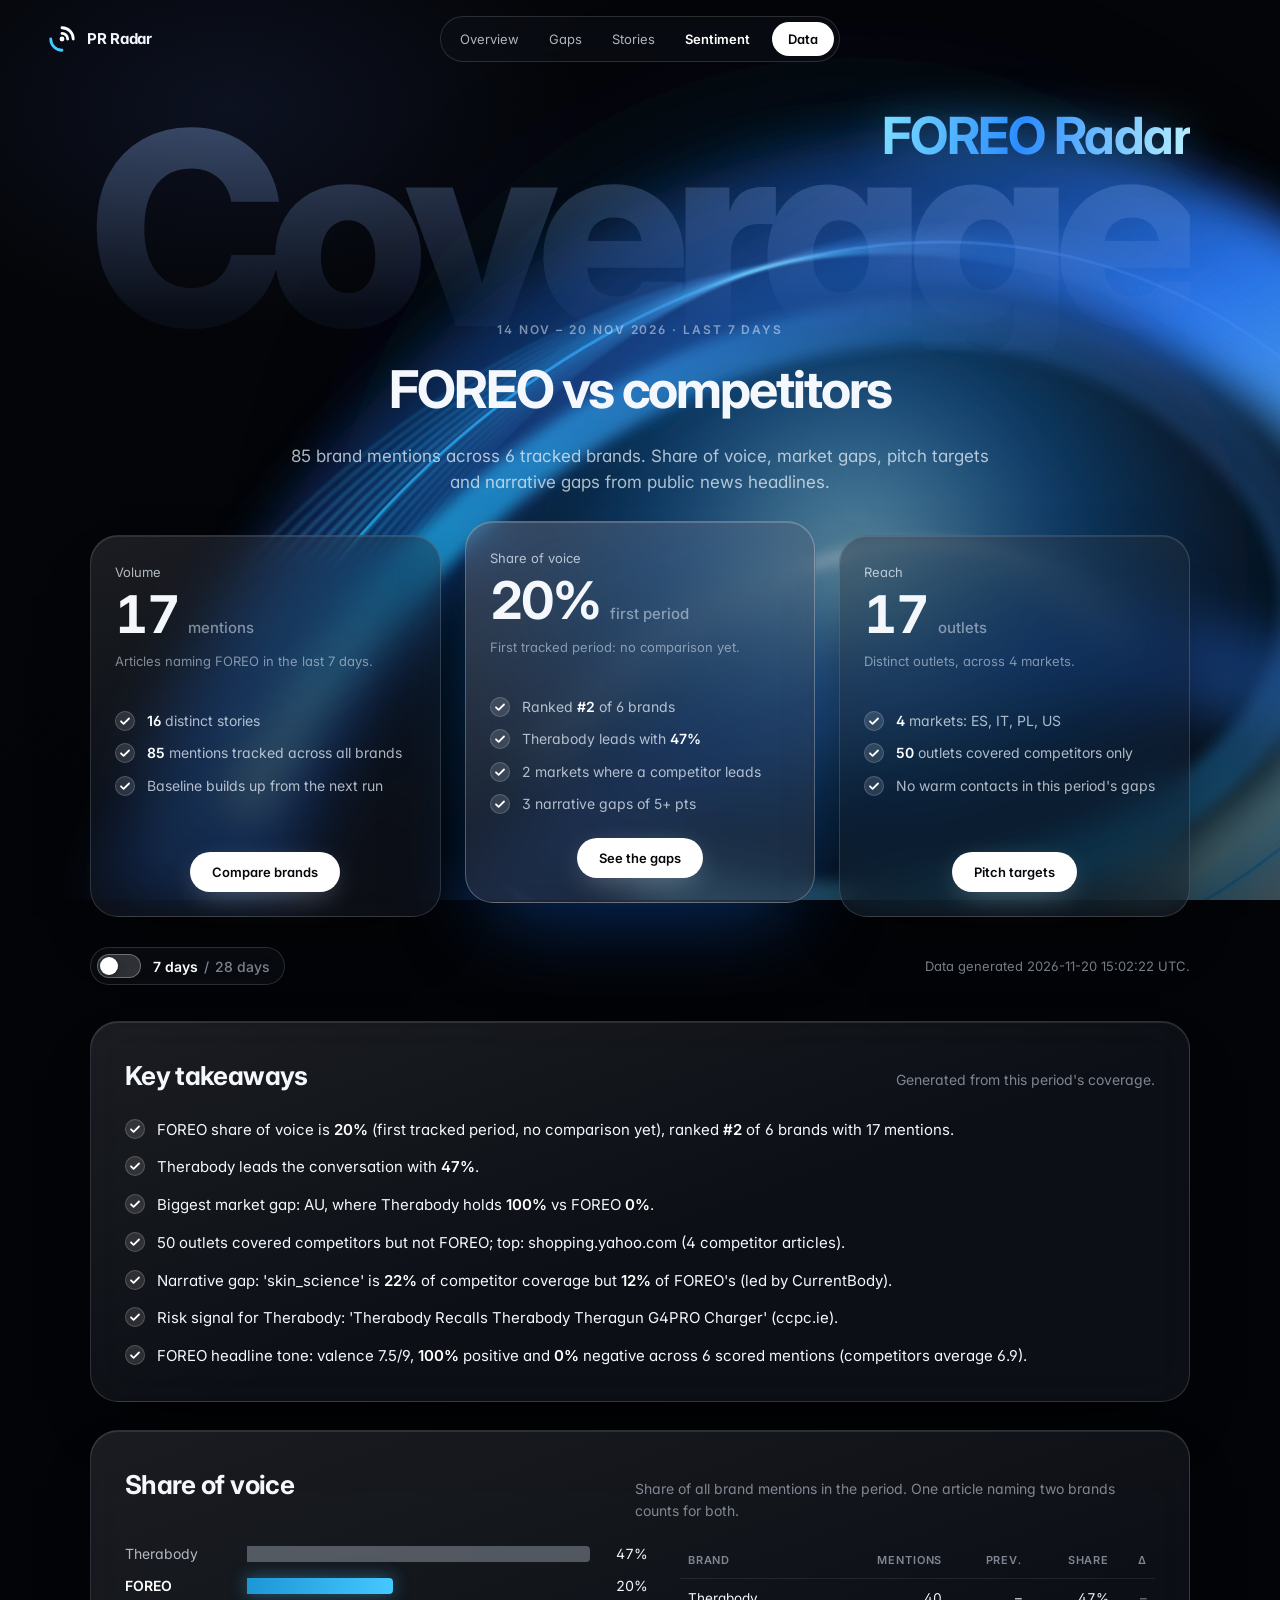
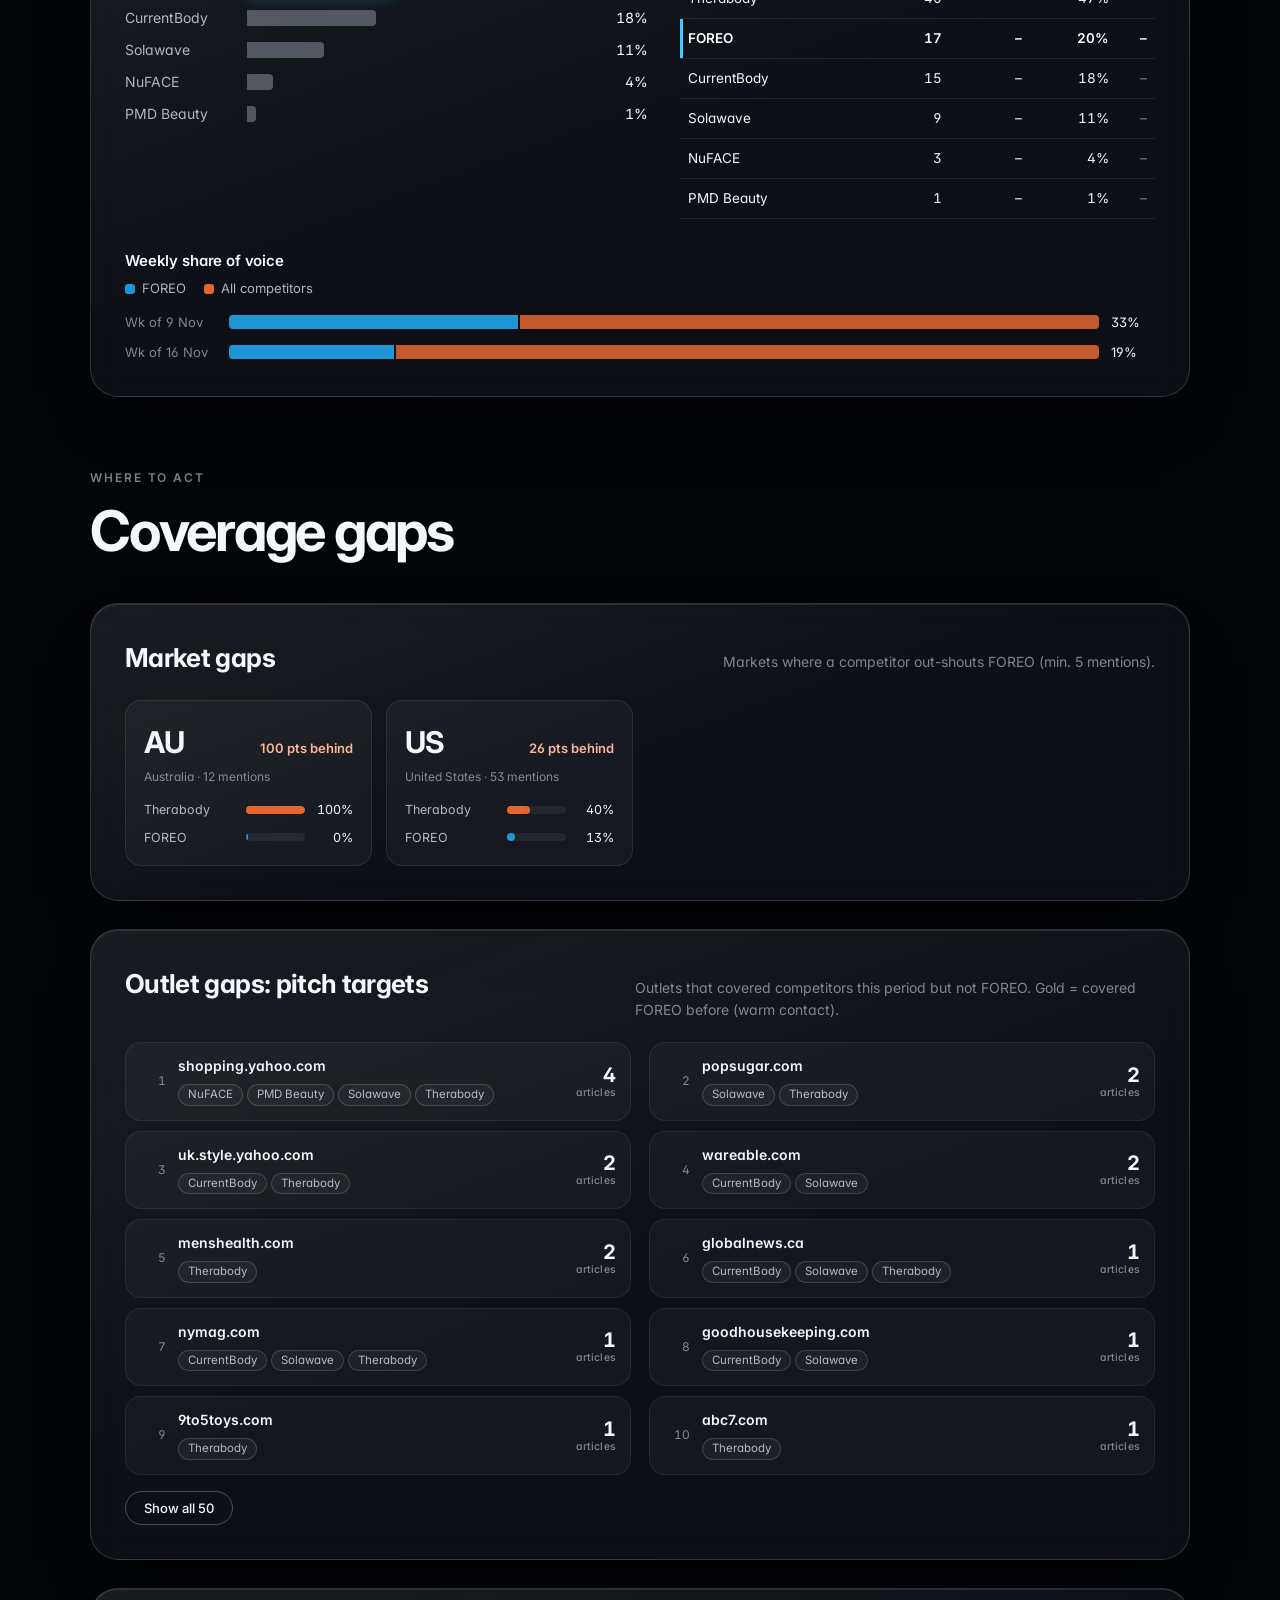
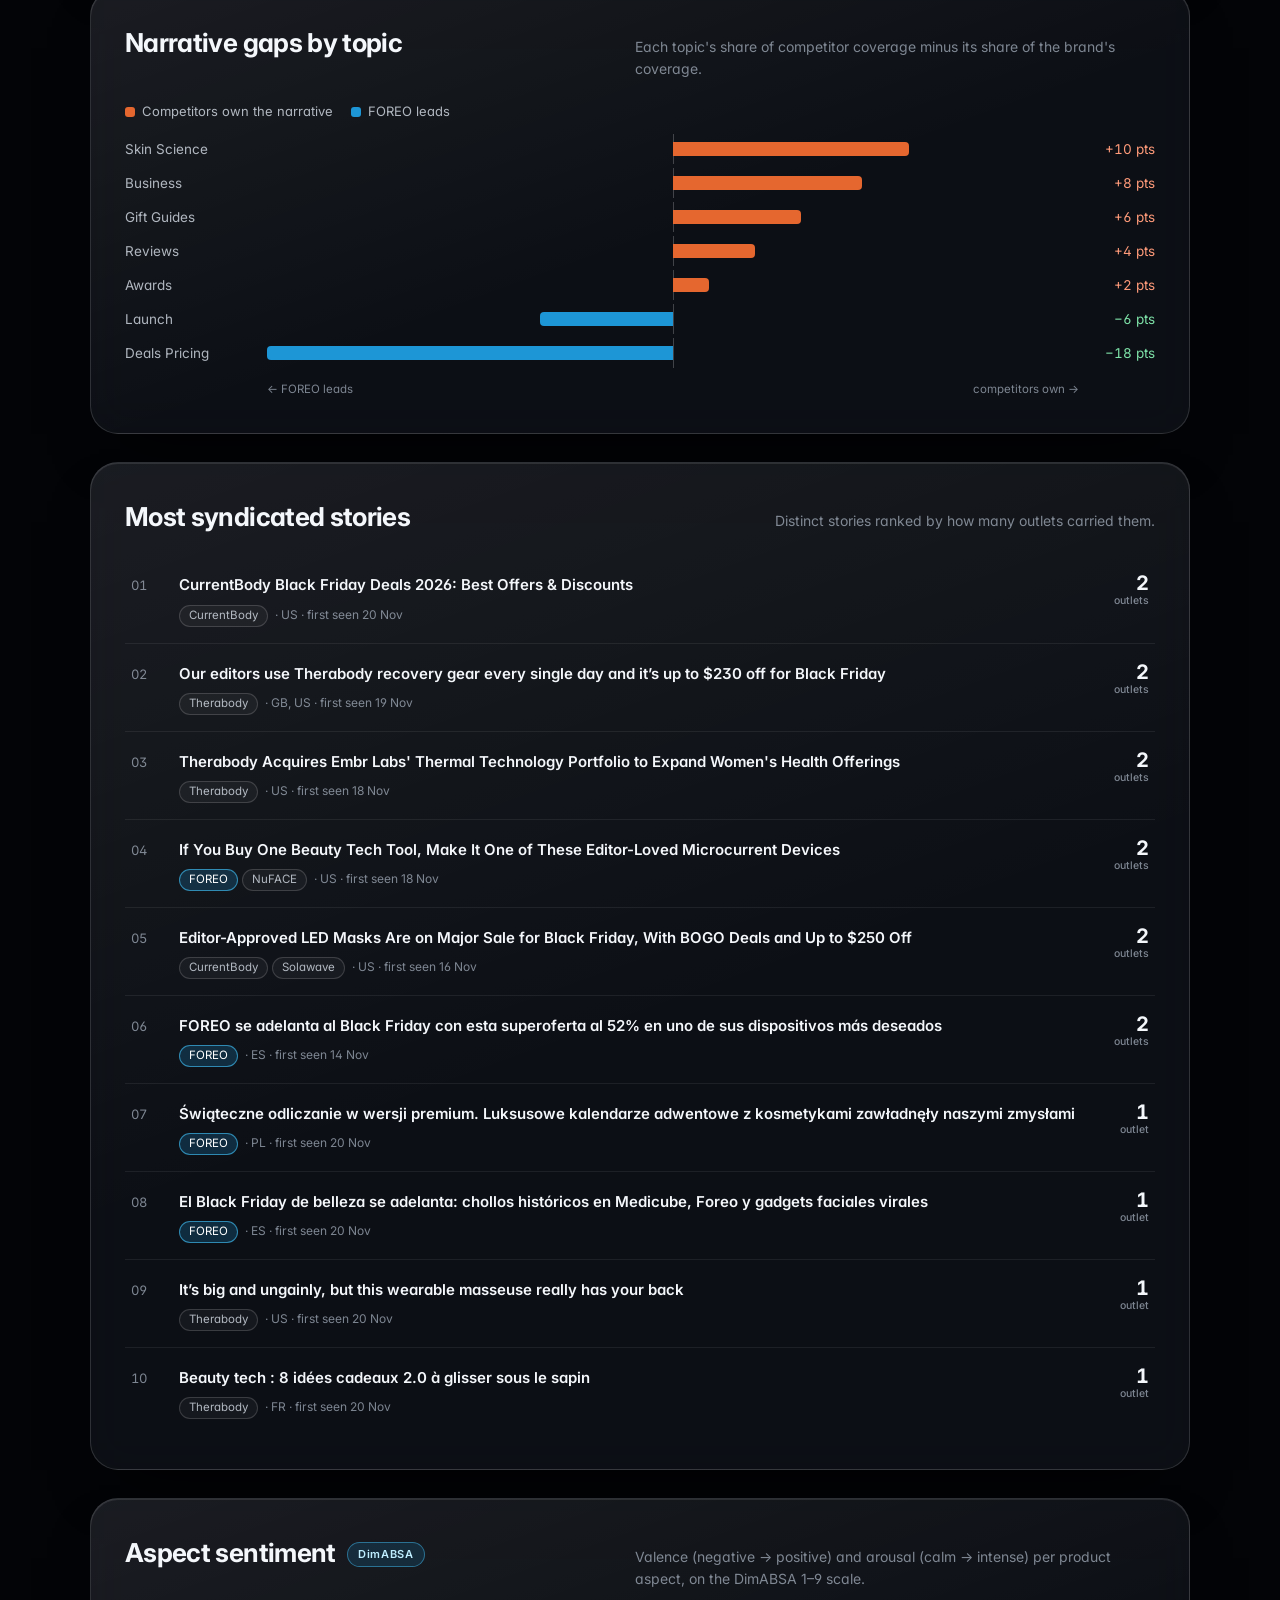
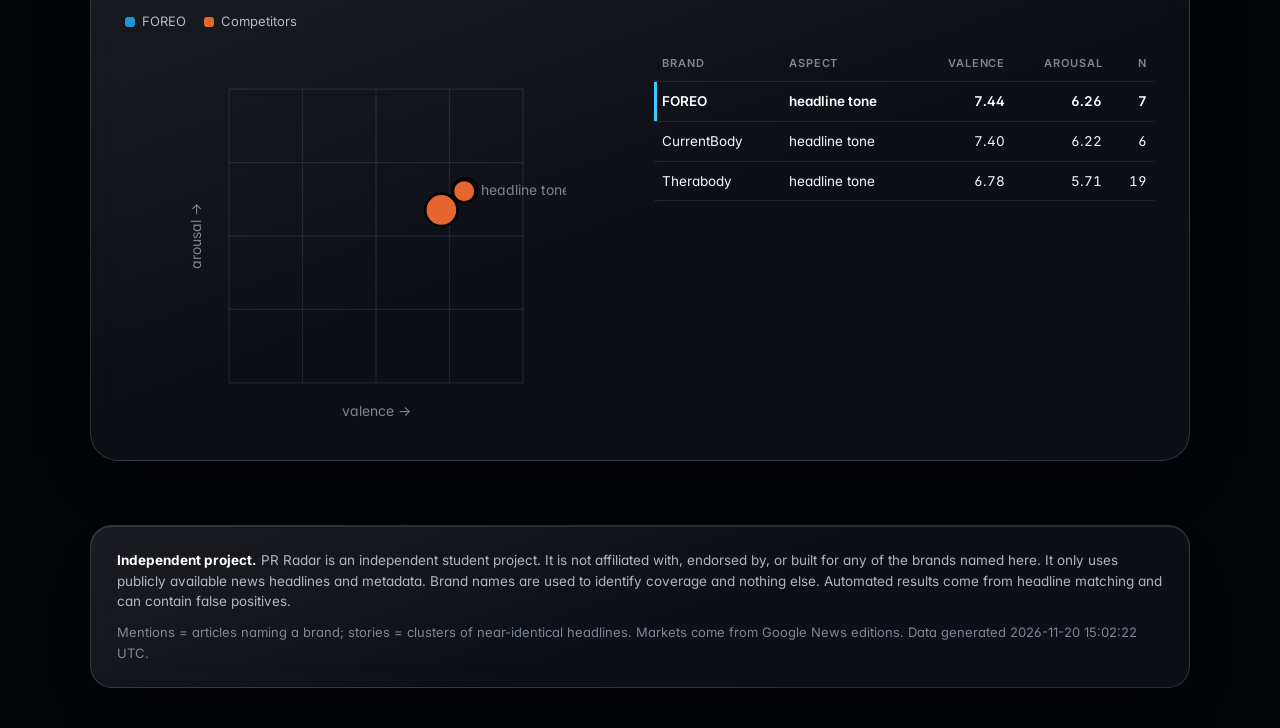
==== web/index.html @ 016a818c "PR Radar: multilingual PR coverage tracker with DimABSA headline sentiment - Google News collector (" ====
<!doctype html>
<html lang="en">
<head>
<meta charset="utf-8">
<meta name="viewport" content="width=device-width, initial-scale=1">
<meta name="color-scheme" content="dark">
<meta name="description" content="PR Radar: share of voice, market, outlet and narrative gaps from public news coverage.">
<title>PR Radar · Coverage</title>
<link rel="preconnect" href="https://fonts.googleapis.com">
<link rel="preconnect" href="https://fonts.gstatic.com" crossorigin>
<link rel="stylesheet" href="https://fonts.googleapis.com/css2?family=Inter:wght@400;500;600;700;800&display=swap">
<link rel="stylesheet" href="styles.css">
<link rel="icon" href="data:image/svg+xml,%3Csvg xmlns='http://www.w3.org/2000/svg' viewBox='0 0 32 32'%3E%3Ccircle cx='16' cy='16' r='15' fill='%23050608'/%3E%3Cpath d='M16 6a10 10 0 0 1 10 10' stroke='%2345c8ff' stroke-width='3' fill='none' stroke-linecap='round'/%3E%3Cpath d='M16 11a5 5 0 0 1 5 5' stroke='%23fff' stroke-width='3' fill='none' stroke-linecap='round'/%3E%3Ccircle cx='16' cy='16' r='2.5' fill='%23fff'/%3E%3C/svg%3E">
</head>
<body>

<!-- Background: CSS/SVG swirl. Drop a render at assets/hero.webp and it replaces the swirl. -->
<div class="backdrop" aria-hidden="true">
  <div class="hero-image"></div>
  <svg class="swirl" viewBox="0 0 1200 1200" preserveAspectRatio="xMidYMid slice">
    <defs>
      <radialGradient id="core" cx="50%" cy="50%" r="50%">
        <stop offset="0" stop-color="#9fe6ff" stop-opacity=".9"/>
        <stop offset=".35" stop-color="#1d7fd6" stop-opacity=".55"/>
        <stop offset="1" stop-color="#05070c" stop-opacity="0"/>
      </radialGradient>
      <linearGradient id="arc-a" x1="0" y1="0" x2="1" y2="1">
        <stop offset="0" stop-color="#0b2a6b" stop-opacity="0"/>
        <stop offset=".45" stop-color="#2a7bff"/>
        <stop offset=".75" stop-color="#7ee3ff"/>
        <stop offset="1" stop-color="#ffffff" stop-opacity=".9"/>
      </linearGradient>
      <linearGradient id="arc-b" x1="1" y1="0" x2="0" y2="1">
        <stop offset="0" stop-color="#5b8cff" stop-opacity="0"/>
        <stop offset=".6" stop-color="#1fb6ff"/>
        <stop offset="1" stop-color="#e8fbff"/>
      </linearGradient>
      <filter id="soft" x="-30%" y="-30%" width="160%" height="160%"><feGaussianBlur stdDeviation="18"/></filter>
      <filter id="glow" x="-30%" y="-30%" width="160%" height="160%"><feGaussianBlur stdDeviation="5"/></filter>
      <filter id="fiberglow" x="-30%" y="-30%" width="160%" height="160%"><feGaussianBlur stdDeviation="1.2"/></filter>
    </defs>
    <g class="swirl-spin">
      <circle cx="760" cy="720" r="460" fill="url(#core)" filter="url(#soft)" opacity=".85"/>
      <path d="M260 980 C 380 520, 820 300, 1120 560 S 900 1180, 560 1000" fill="none" stroke="url(#arc-a)" stroke-width="130" filter="url(#soft)" opacity=".9"/>
      <path d="M300 900 C 470 560, 840 420, 1040 620 S 880 1040, 600 940" fill="none" stroke="url(#arc-b)" stroke-width="34" filter="url(#glow)" opacity=".9"/>
      <path d="M420 1060 C 620 760, 980 700, 1180 860" fill="none" stroke="url(#arc-a)" stroke-width="70" filter="url(#soft)" opacity=".55"/>
      <path d="M520 860 C 640 700, 860 640, 960 760" fill="none" stroke="#e9fbff" stroke-width="6" filter="url(#glow)" opacity=".7"/>
      <path id="fiber" d="M240 940 C 400 520, 840 330, 1110 580 S 880 1160, 540 990" fill="none" stroke="url(#arc-b)" stroke-width="2.2"/>
      <g class="fibers" filter="url(#fiberglow)">
        <use href="#fiber" transform="rotate(-10.0 760 720)" opacity="0.18"/>
        <use href="#fiber" transform="rotate(-8.4 760 720)" opacity="0.25"/>
        <use href="#fiber" transform="rotate(-6.8 760 720)" opacity="0.32"/>
        <use href="#fiber" transform="rotate(-5.2 760 720)" opacity="0.39"/>
        <use href="#fiber" transform="rotate(-3.6 760 720)" opacity="0.47"/>
        <use href="#fiber" transform="rotate(-2.0 760 720)" opacity="0.54"/>
        <use href="#fiber" transform="rotate(-0.4 760 720)" opacity="0.61"/>
        <use href="#fiber" transform="rotate(1.2 760 720)" opacity="0.68"/>
        <use href="#fiber" transform="rotate(2.8 760 720)" opacity="0.61"/>
        <use href="#fiber" transform="rotate(4.4 760 720)" opacity="0.54"/>
        <use href="#fiber" transform="rotate(6.0 760 720)" opacity="0.47"/>
        <use href="#fiber" transform="rotate(7.6 760 720)" opacity="0.39"/>
        <use href="#fiber" transform="rotate(9.2 760 720)" opacity="0.32"/>
        <use href="#fiber" transform="rotate(10.8 760 720)" opacity="0.25"/>
      </g>
    </g>
  </svg>
  <div class="grain"></div>
</div>

<a class="skip" href="#main">Skip to content</a>

<header class="topbar">
  <a class="logo" href="#top" aria-label="PR Radar home">
    <svg viewBox="0 0 32 32" aria-hidden="true"><path d="M16 4a12 12 0 0 1 12 12" /><path d="M16 10a6 6 0 0 1 6 6" /><circle cx="16" cy="16" r="2.6" /><path d="M16 28A12 12 0 0 1 4 16" class="dim"/></svg>
    <span>PR Radar</span>
  </a>
  <nav class="pill-nav" aria-label="Sections">
    <a href="#overview" class="active">Overview</a>
    <a href="#gaps">Gaps</a>
    <a href="#stories" class="opt">Stories</a>
    <a href="#sentiment" class="opt">Sentiment</a>
    <a class="pill-btn" href="data.json" download>Data</a>
  </nav>
</header>

<main id="main">
  <section class="hero" id="top">
    <div class="hero-type" aria-hidden="true">Coverage</div>
    <div class="hero-accent" aria-hidden="true"><span data-bind="brand">FOREO</span> Radar</div>

    <div class="hero-head">
      <p class="eyebrow" data-bind="period">Loading coverage…</p>
      <h1><span data-bind="brand">Brand</span> vs competitors</h1>
      <p class="lede" data-bind="lede">Share of voice, market gaps, pitch targets and narrative gaps from public news headlines.</p>
    </div>

    <div class="plans" id="overview">
      <article class="glass plan">
        <p class="plan-kicker">Volume</p>
        <p class="plan-value"><span data-kpi="mentions">–</span><small>mentions</small></p>
        <p class="plan-sub" data-bind="volume-sub">Articles naming the brand.</p>
        <ul class="checks" data-list="volume"></ul>
        <a class="cta" href="#sov">Compare brands</a>
      </article>
      <article class="glass plan featured">
        <p class="plan-kicker">Share of voice</p>
        <p class="plan-value"><span data-kpi="share">–</span><small data-kpi="change">–</small></p>
        <p class="plan-sub" data-bind="share-sub">Share of all tracked brand mentions.</p>
        <ul class="checks" data-list="share"></ul>
        <a class="cta" href="#gaps">See the gaps</a>
      </article>
      <article class="glass plan">
        <p class="plan-kicker">Reach</p>
        <p class="plan-value"><span data-kpi="outlets">–</span><small>outlets</small></p>
        <p class="plan-sub" data-bind="reach-sub">Distinct outlets and markets.</p>
        <ul class="checks" data-list="reach"></ul>
        <a class="cta" href="#outlets">Pitch targets</a>
      </article>
    </div>

    <div class="hero-foot">
      <button class="toggle" type="button" role="switch" aria-checked="false" id="window-toggle">
        <span class="track" aria-hidden="true"><span class="knob"></span></span>
        <span class="toggle-label"><span class="off">7 days</span><span class="sep">/</span><span class="on">28 days</span></span>
      </button>
      <p class="muted small" data-bind="generated"></p>
    </div>
  </section>

  <section class="glass panel" id="takeaways" aria-labelledby="h-takeaways">
    <div class="panel-head">
      <h2 id="h-takeaways">Key takeaways</h2>
      <p class="muted">Generated from this period's coverage.</p>
    </div>
    <ul class="checks large" data-list="insights"></ul>
  </section>

  <section class="glass panel" id="sov" aria-labelledby="h-sov">
    <div class="panel-head">
      <h2 id="h-sov">Share of voice</h2>
      <p class="muted">Share of all brand mentions in the period. One article naming two brands counts for both.</p>
    </div>
    <div class="sov-grid">
      <div class="bars" data-chart="sov" role="list"></div>
      <div class="table-wrap">
        <table class="data" data-table="sov"></table>
      </div>
    </div>
    <div class="trend" data-chart="trend"></div>
  </section>

  <div class="section-title" id="gaps">
    <p class="eyebrow">Where to act</p>
    <h2>Coverage gaps</h2>
  </div>

  <section class="glass panel" id="markets" aria-labelledby="h-markets">
    <div class="panel-head">
      <h2 id="h-markets">Market gaps</h2>
      <p class="muted" data-bind="markets-note">Markets where a competitor out-shouts the brand (min. 5 mentions).</p>
    </div>
    <div class="market-grid" data-chart="markets"></div>
  </section>

  <section class="glass panel" id="outlets" aria-labelledby="h-outlets">
    <div class="panel-head">
      <h2 id="h-outlets">Outlet gaps: pitch targets</h2>
      <p class="muted" data-bind="outlets-note">Outlets that covered competitors this period but not the brand.</p>
    </div>
    <ol class="outlets" data-list="outlets"></ol>
  </section>

  <section class="glass panel" id="topics" aria-labelledby="h-topics">
    <div class="panel-head">
      <h2 id="h-topics">Narrative gaps by topic</h2>
      <p class="muted">Each topic's share of competitor coverage minus its share of the brand's coverage.</p>
    </div>
    <div class="legend" data-legend="topics"></div>
    <div class="diverging" data-chart="topics" role="list"></div>
  </section>

  <section class="glass panel" id="stories" aria-labelledby="h-stories">
    <div class="panel-head">
      <h2 id="h-stories">Most syndicated stories</h2>
      <p class="muted">Distinct stories ranked by how many outlets carried them.</p>
    </div>
    <ol class="stories" data-list="stories"></ol>
  </section>

  <section class="glass panel sentiment" id="sentiment" aria-labelledby="h-sentiment">
    <div class="panel-head">
      <h2 id="h-sentiment">Aspect sentiment <span class="tag">DimABSA</span></h2>
      <p class="muted">Valence (negative → positive) and arousal (calm → intense) per product aspect, on the DimABSA 1–9 scale.</p>
    </div>
    <div data-chart="sentiment">
      <div class="soon">
        <span class="soon-badge">Coming soon</span>
        <p>Aspect-level sentiment (price, design, efficacy, battery…) scored with continuous valence and arousal instead of one positive/negative label.</p>
      </div>
    </div>
  </section>
</main>

<footer class="footer">
  <div class="glass footer-card">
    <p><strong>Independent project.</strong> PR Radar is an independent student project. It is not affiliated with, endorsed by, or built for any of the brands named here. It only uses publicly available news headlines and metadata. Brand names are used to identify coverage and nothing else. Automated results come from headline matching and can contain false positives.</p>
    <p class="muted small">Mentions = articles naming a brand; stories = clusters of near-identical headlines. Markets come from Google News editions. <span data-bind="footer-generated"></span></p>
  </div>
</footer>

<div class="tooltip" role="tooltip" hidden></div>
<script src="data.js"></script>
<script src="app.js"></script>
</body>
</html>
---- web/styles.css ----
/* PR Radar web dashboard: dark glassmorphism. */
:root {
  color-scheme: dark;
  --bg: #030407;
  --ink: #f4f7fb;
  --ink-2: rgba(232, 240, 250, 0.74);
  --muted: rgba(214, 226, 242, 0.56);
  --line: rgba(255, 255, 255, 0.14);
  --line-strong: rgba(255, 255, 255, 0.26);
  --glass: rgba(18, 22, 32, 0.42);
  --glass-hi: rgba(46, 58, 82, 0.42);
  --glass-blur: 22px;
  --radius: 28px;
  --radius-sm: 16px;
  /* data colors (validated dark-mode pair): brand = cyan, competitors = orange */
  --us: #1d96d6;
  --us-hi: #45c8ff;
  --them: #e5672f;
  --neutral-bar: rgba(214, 226, 242, 0.32);
  --warm: #ffd27a;
  --accent-grad: linear-gradient(100deg, #7fe0ff 0%, #2b8cff 45%, #b9f3ff 100%);
  --font: "Inter", ui-sans-serif, system-ui, -apple-system, "Segoe UI", Roboto, Helvetica, Arial, sans-serif;
  --gutter: clamp(16px, 4vw, 40px);
  --maxw: 1180px;
}

*, *::before, *::after { box-sizing: border-box; }
html { -webkit-text-size-adjust: 100%; }
body {
  margin: 0;
  min-height: 100vh;
  background: var(--bg);
  color: var(--ink);
  font: 400 15px/1.55 var(--font);
  font-feature-settings: "ss01", "cv11";
  overflow-x: hidden;
}
a { color: inherit; }
h1, h2, h3 { margin: 0; letter-spacing: -0.025em; font-weight: 700; }
p { margin: 0; }
.muted { color: var(--muted); }
.small { font-size: 13px; }

.skip { position: absolute; left: -9999px; top: 8px; z-index: 100; background: #fff; color: #000; padding: 8px 14px; border-radius: 99px; }
.skip:focus { left: 16px; }
:focus-visible { outline: 2px solid var(--us-hi); outline-offset: 3px; border-radius: 8px; }

/* ---------- Backdrop ---------- */
.backdrop { position: fixed; inset: 0; z-index: -1; overflow: hidden; pointer-events: none;
  background:
    radial-gradient(60% 50% at 70% 72%, rgba(29, 110, 220, 0.28), transparent 70%),
    radial-gradient(40% 35% at 18% 12%, rgba(90, 130, 255, 0.10), transparent 70%),
    var(--bg); }
.swirl { position: absolute; width: 125vmax; height: 125vmax; left: 50%; top: 50%;
  transform: translate(-50%, -52%); opacity: 1; }
.swirl-spin { transform-origin: 760px 720px; }
.fibers use { mix-blend-mode: screen; }
.hero-image { position: absolute; inset: 0; background: center / cover no-repeat; opacity: 0;
  transition: opacity 0.8s ease; }
body.has-hero .hero-image { background-image: url("assets/hero.webp"); opacity: 1; }
body.has-hero .swirl { opacity: 0; }
.grain { position: absolute; inset: 0; opacity: 0.07; mix-blend-mode: overlay;
  background-image: url("data:image/svg+xml,%3Csvg xmlns='http://www.w3.org/2000/svg' width='160' height='160'%3E%3Cfilter id='n'%3E%3CfeTurbulence type='fractalNoise' baseFrequency='.9' numOctaves='2' stitchTiles='stitch'/%3E%3C/filter%3E%3Crect width='100%25' height='100%25' filter='url(%23n)'/%3E%3C/svg%3E"); }
.backdrop::after { content: ""; position: absolute; inset: 0;
  background: linear-gradient(180deg, rgba(3, 4, 7, 0) 40%, rgba(3, 4, 7, 0.65) 100%); }

@media (prefers-reduced-motion: no-preference) {
  html { scroll-behavior: smooth; }
  .swirl-spin { animation: spin 90s linear infinite; }
  .swirl { animation: breathe 14s ease-in-out infinite alternate; }
  @keyframes spin { to { transform: rotate(360deg); } }
  @keyframes breathe { from { opacity: 0.88; } to { opacity: 1; } }
  .reveal { opacity: 0; transform: translateY(14px); transition: opacity 0.7s ease, transform 0.7s ease; }
  .reveal.in { opacity: 1; transform: none; }
}

/* ---------- Glass ---------- */
.glass {
  position: relative;
  background: linear-gradient(160deg, rgba(255, 255, 255, 0.075), rgba(255, 255, 255, 0.015) 55%), var(--glass);
  border: 1px solid var(--line);
  border-radius: var(--radius);
  -webkit-backdrop-filter: blur(var(--glass-blur)) saturate(140%);
  backdrop-filter: blur(var(--glass-blur)) saturate(140%);
  box-shadow: inset 0 1px 0 rgba(255, 255, 255, 0.10), 0 30px 60px -30px rgba(0, 0, 0, 0.7);
}

/* ---------- Top bar ---------- */
.topbar { position: sticky; top: 0; z-index: 20; display: flex; align-items: center; justify-content: center;
  padding: 16px var(--gutter); }
.logo { position: absolute; left: var(--gutter); display: inline-flex; align-items: center; gap: 10px;
  text-decoration: none; font-weight: 700; letter-spacing: -0.02em; }
.logo svg { width: 30px; height: 30px; fill: none; stroke: #fff; stroke-width: 3; stroke-linecap: round; }
.logo svg circle { fill: #fff; stroke: none; }
.logo svg .dim { stroke: var(--us-hi); }
.logo span { font-size: 15px; }
.logo { padding: 6px 12px 6px 6px; border-radius: 999px; border: 1px solid transparent; transition: background 0.3s, border-color 0.3s; }
body.scrolled .logo { background: rgba(14, 17, 24, 0.55); border-color: var(--line);
  -webkit-backdrop-filter: blur(18px); backdrop-filter: blur(18px); }
body.scrolled .logo span { display: none; }
body.scrolled .logo { padding: 6px; }
.pill-nav { display: flex; align-items: center; gap: 2px; padding: 5px; border-radius: 999px;
  background: rgba(14, 17, 24, 0.55); border: 1px solid var(--line);
  -webkit-backdrop-filter: blur(18px); backdrop-filter: blur(18px); }
.pill-nav a { padding: 7px 14px; border-radius: 999px; text-decoration: none; font-size: 13px; color: var(--ink-2);
  transition: color 0.2s, background 0.2s; }
.pill-nav a:hover { color: #fff; background: rgba(255, 255, 255, 0.06); }
.pill-nav a.active { color: #fff; font-weight: 600; }
.pill-nav .pill-btn, .cta { background: #fff; color: #05070b; font-weight: 600; }
.pill-nav .pill-btn { margin-left: 6px; padding: 7px 16px; }
.pill-nav .pill-btn:hover { background: #dff4ff; color: #000; }

/* ---------- Layout ---------- */
main { max-width: var(--maxw); margin: 0 auto; padding: 0 var(--gutter); }
main section, .section-title { scroll-margin-top: 84px; }
.panel { margin-top: 28px; padding: clamp(20px, 3vw, 34px); }
.panel-head { display: flex; flex-wrap: wrap; align-items: baseline; justify-content: space-between; gap: 6px 24px;
  margin-bottom: 22px; }
.panel-head h2 { font-size: clamp(20px, 2.2vw, 26px); }
.panel-head p { max-width: 520px; font-size: 14px; }
.section-title { margin: 72px 0 0; }
.section-title h2 { font-size: clamp(32px, 5vw, 56px); letter-spacing: -0.04em; }
.eyebrow { font-size: 12px; text-transform: uppercase; letter-spacing: 0.16em; color: var(--muted); font-weight: 600; }

/* ---------- Hero ---------- */
.hero { position: relative; padding: clamp(40px, 7vw, 90px) 0 8px; }
.hero-type { position: absolute; z-index: -1; left: 50%; top: clamp(10px, 3vw, 30px); transform: translateX(-50%);
  font-size: clamp(88px, 21vw, 300px); font-weight: 800; letter-spacing: -0.065em; line-height: 0.9;
  white-space: nowrap; user-select: none;
  background: linear-gradient(180deg, rgba(150, 190, 255, 0.34), rgba(70, 110, 190, 0.08) 85%);
  -webkit-background-clip: text; background-clip: text; color: transparent; }
.hero-accent { position: absolute; z-index: -1; right: 0; top: clamp(0px, 1.5vw, 18px);
  font-size: clamp(22px, 4vw, 52px); font-weight: 700; letter-spacing: -0.03em;
  background: var(--accent-grad); -webkit-background-clip: text; background-clip: text; color: transparent;
  filter: drop-shadow(0 0 24px rgba(69, 200, 255, 0.35)); }
.hero-head { position: relative; text-align: center; max-width: 720px; margin: clamp(70px, 12vw, 170px) auto 0; }
.hero-head h1 { font-size: clamp(30px, 4.6vw, 52px); letter-spacing: -0.04em; margin-top: 10px; }
.lede { margin-top: 12px; color: var(--ink-2); font-size: clamp(15px, 1.4vw, 17px); }

.plans { display: grid; grid-template-columns: repeat(3, minmax(0, 1fr)); gap: clamp(14px, 2vw, 24px);
  margin-top: 40px; align-items: stretch; }
.plan { display: flex; flex-direction: column; padding: 26px 24px 24px; min-height: 380px; }
.plan.featured { background: linear-gradient(160deg, rgba(255, 255, 255, 0.14), rgba(255, 255, 255, 0.03) 60%), var(--glass-hi);
  border-color: var(--line-strong); transform: translateY(-14px);
  box-shadow: inset 0 1px 0 rgba(255, 255, 255, 0.18), 0 40px 80px -30px rgba(10, 80, 180, 0.55); }
.plan-kicker { font-size: 13px; color: var(--ink-2); }
.plan-value { display: flex; align-items: baseline; gap: 10px; flex-wrap: wrap; margin-top: 6px;
  font-size: clamp(38px, 4.4vw, 52px); font-weight: 700; letter-spacing: -0.045em; line-height: 1.05;
  font-variant-numeric: tabular-nums; }
.plan-value small { font-size: 15px; font-weight: 500; letter-spacing: 0; color: var(--muted); }
.plan-value small.up { color: #7ee2a8; } .plan-value small.down { color: #ff9b7a; }
.plan-sub { margin-top: 8px; font-size: 13px; color: var(--muted); min-height: 40px; }
.plan .checks { margin: 20px 0 24px; }
.cta { display: inline-flex; align-self: center; margin-top: auto; padding: 10px 22px; border-radius: 999px;
  text-decoration: none; font-size: 13px; box-shadow: 0 8px 30px -8px rgba(255, 255, 255, 0.35);
  transition: transform 0.2s, box-shadow 0.2s; }
.cta:hover { transform: translateY(-1px); box-shadow: 0 10px 34px -6px rgba(140, 220, 255, 0.55); }

.hero-foot { display: flex; align-items: center; justify-content: space-between; gap: 12px; flex-wrap: wrap; margin-top: 30px; }

/* Toggle switch */
.toggle { display: inline-flex; align-items: center; gap: 12px; padding: 6px 14px 6px 6px; border-radius: 999px;
  background: rgba(14, 17, 24, 0.55); border: 1px solid var(--line); color: var(--ink); font: 500 14px var(--font);
  cursor: pointer; -webkit-backdrop-filter: blur(14px); backdrop-filter: blur(14px); }
.track { position: relative; width: 44px; height: 24px; border-radius: 999px; background: rgba(255, 255, 255, 0.16);
  border: 1px solid rgba(255, 255, 255, 0.3); transition: background 0.25s; }
.knob { position: absolute; top: 2px; left: 2px; width: 18px; height: 18px; border-radius: 50%; background: #fff;
  box-shadow: 0 2px 6px rgba(0, 0, 0, 0.4); transition: transform 0.25s; }
.toggle[aria-checked="true"] .track { background: linear-gradient(90deg, #1d74d6, #45c8ff); }
.toggle[aria-checked="true"] .knob { transform: translateX(20px); }
.toggle-label .sep { margin: 0 6px; color: var(--muted); }
.toggle-label .off, .toggle-label .on { color: var(--muted); transition: color 0.2s; }
.toggle[aria-checked="false"] .off, .toggle[aria-checked="true"] .on { color: #fff; font-weight: 600; }

/* Check lists */
.checks { list-style: none; margin: 0; padding: 0; display: grid; gap: 12px; }
.checks li { position: relative; padding-left: 32px; font-size: 14px; color: var(--ink-2); line-height: 1.45; }
.checks li::before { content: ""; position: absolute; left: 0; top: 0; width: 20px; height: 20px; border-radius: 50%;
  background: rgba(255, 255, 255, 0.12) url("data:image/svg+xml,%3Csvg xmlns='http://www.w3.org/2000/svg' viewBox='0 0 20 20'%3E%3Cpath d='M6 10.3l2.6 2.6L14 7.5' fill='none' stroke='white' stroke-width='1.8' stroke-linecap='round' stroke-linejoin='round'/%3E%3C/svg%3E") center / 20px no-repeat;
  border: 1px solid rgba(255, 255, 255, 0.18); }
.checks.large { gap: 16px; }
.checks.large li { font-size: 15px; color: var(--ink); }
.checks strong { color: #fff; font-weight: 600; }

/* ---------- Share of voice ---------- */
.sov-grid { display: grid; grid-template-columns: minmax(0, 1.1fr) minmax(0, 1fr); gap: 32px; align-items: start; }
.bars { display: grid; gap: 10px; }
.bar-row { display: grid; grid-template-columns: 110px minmax(0, 1fr) 46px; align-items: center; gap: 12px; font-size: 14px; }
.bar-row .name { color: var(--ink-2); overflow: hidden; text-overflow: ellipsis; white-space: nowrap; }
.bar-row.us .name { color: #fff; font-weight: 600; }
.bar-track { position: relative; height: 22px; }
.bar-fill { position: absolute; left: 0; top: 3px; bottom: 3px; min-width: 4px; border-radius: 0 4px 4px 0;
  background: var(--neutral-bar); transition: width 0.6s cubic-bezier(.2, .7, .2, 1); }
.bar-row.us .bar-fill { background: linear-gradient(90deg, var(--us), var(--us-hi)); box-shadow: 0 0 18px rgba(69, 200, 255, 0.45); }
.bar-row .val { text-align: right; font-variant-numeric: tabular-nums; color: var(--ink); }
.bar-row:hover .bar-fill { filter: brightness(1.25); }

.table-wrap { overflow-x: auto; }
table.data { width: 100%; border-collapse: collapse; font-size: 13.5px; }
table.data th, table.data td { padding: 9px 8px; text-align: left; border-bottom: 1px solid rgba(255, 255, 255, 0.08); white-space: nowrap; }
table.data th { font-size: 11px; text-transform: uppercase; letter-spacing: 0.08em; color: var(--muted); font-weight: 600; }
table.data .n { text-align: right; font-variant-numeric: tabular-nums; }
table.data tr.us td { color: #fff; font-weight: 600; }
table.data tr.us td:first-child { box-shadow: inset 3px 0 0 var(--us-hi); }
.up { color: #7ee2a8; } .down { color: #ff9b7a; }

.trend { margin-top: 30px; }
.trend h3 { font-size: 15px; font-weight: 600; letter-spacing: -0.01em; margin-bottom: 4px; }
.trend-row { display: grid; grid-template-columns: 92px minmax(0, 1fr) 44px; gap: 12px; align-items: center; font-size: 13px; margin-top: 10px; }
.trend-row .wk { color: var(--muted); }
.stack { display: flex; gap: 2px; height: 14px; }
.stack span { display: block; height: 100%; }
.stack .s-us { background: var(--us); border-radius: 4px 0 0 4px; }
.stack .s-them { background: var(--them); opacity: 0.85; border-radius: 0 4px 4px 0; }
.legend { display: flex; flex-wrap: wrap; gap: 6px 18px; font-size: 13px; color: var(--ink-2); margin: 6px 0 14px; }
.legend i { display: inline-block; width: 10px; height: 10px; border-radius: 3px; margin-right: 7px; vertical-align: -1px; }
.legend .k-us { background: var(--us); } .legend .k-them { background: var(--them); }

/* ---------- Market gaps ---------- */
.market-grid { display: grid; grid-template-columns: repeat(auto-fill, minmax(240px, 1fr)); gap: 14px; }
.market { padding: 18px; border-radius: var(--radius-sm); background: rgba(255, 255, 255, 0.04); border: 1px solid rgba(255, 255, 255, 0.09); }
.market-top { display: flex; align-items: baseline; justify-content: space-between; gap: 8px; }
.market .cc { font-size: 30px; font-weight: 700; letter-spacing: -0.03em; }
.market .gap { font-size: 13px; color: #ffb59a; font-weight: 600; }
.market .meta { font-size: 12px; color: var(--muted); margin-top: 2px; }
.duel { display: grid; gap: 8px; margin-top: 14px; }
.duel-row { display: grid; grid-template-columns: 92px minmax(0, 1fr) 38px; gap: 10px; align-items: center; font-size: 12.5px; }
.duel-row .name { color: var(--ink-2); overflow: hidden; text-overflow: ellipsis; white-space: nowrap; }
.duel-row .t { height: 8px; border-radius: 4px; background: rgba(255, 255, 255, 0.06); overflow: hidden; }
.duel-row .f { height: 100%; border-radius: 0 4px 4px 0; min-width: 2px; }
.duel-row.us .f { background: var(--us); } .duel-row.them .f { background: var(--them); }
.duel-row .v { text-align: right; font-variant-numeric: tabular-nums; }

/* ---------- Outlet gaps ---------- */
.outlets { list-style: none; margin: 0; padding: 0; display: grid; grid-template-columns: repeat(2, minmax(0, 1fr)); gap: 10px 18px; counter-reset: o; }
.outlet { display: grid; grid-template-columns: 26px minmax(0, 1fr) auto; gap: 12px; align-items: center;
  padding: 12px 14px; border-radius: var(--radius-sm); background: rgba(255, 255, 255, 0.035); border: 1px solid rgba(255, 255, 255, 0.07); counter-increment: o; }
.outlet::before { content: counter(o); font-size: 12px; color: var(--muted); font-variant-numeric: tabular-nums; text-align: right; }
.outlet .dom { font-weight: 600; font-size: 14px; overflow: hidden; text-overflow: ellipsis; white-space: nowrap; }
.outlet .chips { margin-top: 4px; }
.outlet .count { text-align: right; font-size: 20px; font-weight: 700; font-variant-numeric: tabular-nums; line-height: 1; }
.outlet .count small { display: block; font-size: 10.5px; font-weight: 500; color: var(--muted); margin-top: 3px; letter-spacing: 0.02em; }
.outlet.warm { border-color: rgba(255, 210, 122, 0.55); background: linear-gradient(120deg, rgba(255, 210, 122, 0.14), rgba(255, 255, 255, 0.03));
  box-shadow: 0 0 26px -8px rgba(255, 210, 122, 0.45); }
.warm-badge { display: inline-flex; align-items: center; gap: 5px; margin-left: 8px; padding: 1px 8px; border-radius: 999px;
  font-size: 11px; font-weight: 600; color: #1a1205; background: var(--warm); vertical-align: 1px; }
.chip { display: inline-block; padding: 1px 9px; margin: 2px 4px 2px 0; border-radius: 999px; font-size: 11.5px;
  color: var(--ink-2); border: 1px solid rgba(255, 255, 255, 0.16); background: rgba(255, 255, 255, 0.04); white-space: nowrap; }
.chip.us { color: #fff; border-color: rgba(69, 200, 255, 0.6); background: rgba(29, 150, 214, 0.22); }
.more { margin-top: 16px; }
.ghost { background: transparent; color: var(--ink); border: 1px solid var(--line-strong); padding: 8px 18px; border-radius: 999px; font: 500 13px var(--font); cursor: pointer; }
.ghost:hover { background: rgba(255, 255, 255, 0.07); }

/* ---------- Diverging topic chart ---------- */
.diverging { display: grid; gap: 6px; }
.div-row { display: grid; grid-template-columns: 130px minmax(0, 1fr) 64px; gap: 12px; align-items: center; font-size: 13.5px; padding: 3px 0; }
.div-row .name { color: var(--ink-2); text-transform: capitalize; }
.div-axis { position: relative; height: 22px; }
.div-axis::before { content: ""; position: absolute; left: 50%; top: -4px; bottom: -4px; width: 1px; background: rgba(255, 255, 255, 0.22); }
.div-axis .f { position: absolute; top: 4px; bottom: 4px; min-width: 2px; }
.div-axis .f.pos { left: 50%; background: var(--them); border-radius: 0 4px 4px 0; }
.div-axis .f.neg { right: 50%; background: var(--us); border-radius: 4px 0 0 4px; }
.div-row .v { text-align: right; font-variant-numeric: tabular-nums; }
.div-row:hover .f { filter: brightness(1.25); }
.div-scale { display: grid; grid-template-columns: 130px minmax(0, 1fr) 64px; gap: 12px; font-size: 11.5px; color: var(--muted); margin-top: 8px; }
.div-scale .ends { display: flex; justify-content: space-between; }

/* ---------- Stories ---------- */
.stories { list-style: none; margin: 0; padding: 0; display: grid; gap: 4px; counter-reset: s; }
.story { display: grid; grid-template-columns: 34px minmax(0, 1fr) auto; gap: 14px; align-items: start; padding: 14px 6px;
  border-bottom: 1px solid rgba(255, 255, 255, 0.07); counter-increment: s; }
.story:last-child { border-bottom: 0; }
.story::before { content: counter(s, decimal-leading-zero); font-size: 13px; color: var(--muted); font-variant-numeric: tabular-nums; padding-top: 2px; }
.story a { text-decoration: none; font-weight: 600; font-size: 15px; line-height: 1.4; }
.story a:hover { text-decoration: underline; text-decoration-color: var(--us-hi); text-underline-offset: 3px; }
.story .meta { margin-top: 6px; font-size: 12px; color: var(--muted); }
.story .outl { text-align: right; font-size: 20px; font-weight: 700; font-variant-numeric: tabular-nums; line-height: 1; }
.story .outl small { display: block; font-size: 10.5px; color: var(--muted); font-weight: 500; margin-top: 3px; }

/* ---------- Sentiment ---------- */
.tag { display: inline-block; font-size: 11px; font-weight: 600; letter-spacing: 0.06em; padding: 3px 10px; border-radius: 999px;
  vertical-align: 4px; margin-left: 6px; color: #bfeeff; border: 1px solid rgba(69, 200, 255, 0.45); background: rgba(29, 150, 214, 0.16); }
.soon { display: grid; justify-items: center; gap: 12px; text-align: center; padding: 40px 16px; border-radius: var(--radius-sm);
  border: 1px dashed rgba(255, 255, 255, 0.18); background: radial-gradient(60% 80% at 50% 0%, rgba(69, 200, 255, 0.12), transparent 70%); }
.soon p { max-width: 520px; color: var(--ink-2); font-size: 14px; }
.soon-badge { display: inline-block; padding: 7px 18px; border-radius: 999px; background: #fff; color: #05070b; font-size: 13px; font-weight: 600; }
.va-grid { display: grid; grid-template-columns: minmax(0, 1fr) minmax(0, 1fr); gap: 28px; align-items: start; }
.va-plot svg { width: 100%; max-width: 380px; height: auto; display: block; margin: 0 auto; }
.va-plot .grid line { stroke: rgba(255, 255, 255, 0.08); }
.va-plot .axis text, .va-plot .lbl { fill: var(--muted); font-size: 11px; font-family: var(--font); }
.va-plot .pt { stroke: var(--bg); stroke-width: 2; }
.va-plot .pt.us { fill: var(--us-hi); } .va-plot .pt.them { fill: var(--them); }

/* ---------- Footer & tooltip ---------- */
.footer { max-width: var(--maxw); margin: 64px auto 40px; padding: 0 var(--gutter); }
.footer-card { padding: 24px 26px; border-radius: 22px; display: grid; gap: 10px; font-size: 13.5px; color: var(--ink-2); }
.footer-card strong { color: #fff; }

.tooltip { position: fixed; z-index: 50; pointer-events: none; max-width: 260px; padding: 9px 12px; border-radius: 12px;
  font-size: 12.5px; line-height: 1.4; color: var(--ink); background: rgba(12, 15, 22, 0.88); border: 1px solid var(--line-strong);
  -webkit-backdrop-filter: blur(12px); backdrop-filter: blur(12px); box-shadow: 0 12px 30px rgba(0, 0, 0, 0.5); }
.tooltip b { color: #fff; }
.empty { color: var(--muted); font-size: 14px; padding: 8px 0; }
.error { margin-top: 24px; padding: 20px; }

/* ---------- Responsive ---------- */
@media (max-width: 900px) {
  .plans { grid-template-columns: 1fr; max-width: 520px; margin-left: auto; margin-right: auto; }
  .plan { min-height: 0; }
  .plan.featured { transform: none; order: -1; }
  .sov-grid, .va-grid { grid-template-columns: 1fr; }
  .outlets { grid-template-columns: 1fr; }
}
@media (max-width: 640px) {
  .logo span { display: none; }
  .topbar { justify-content: flex-end; }
  .pill-nav .opt { display: none; }
  .hero-accent { right: 0; top: 4px; }
  .hero-head { text-align: left; }
  .hero { display: flex; flex-direction: column; }
  .hero-foot { order: 1; flex-direction: column; align-items: flex-start; margin-top: 22px; }
  .plans { order: 2; margin-top: 30px; }
  .bar-row { grid-template-columns: 98px minmax(0, 1fr) 40px; gap: 8px; }
  table.data .prev { display: none; }
  table.data { font-size: 12.5px; }
  table.data th, table.data td { padding: 9px 5px; }
  .div-scale { display: none; }
  .div-row, .div-scale { grid-template-columns: 92px minmax(0, 1fr) 52px; gap: 8px; font-size: 12.5px; }
  .story { grid-template-columns: 26px minmax(0, 1fr); }
  .story .outl { grid-column: 2; text-align: left; font-size: 13px; font-weight: 600; }
  .story .outl small { display: inline; margin-left: 4px; }
  .outlet { grid-template-columns: 20px minmax(0, 1fr) auto; padding: 12px; }
  .panel { border-radius: 22px; }
}
@media (prefers-reduced-transparency: reduce) {
  .glass, .pill-nav, .toggle, .tooltip { -webkit-backdrop-filter: none; backdrop-filter: none; background: #121620; }
}
@media (forced-colors: active) {
  .bar-fill, .stack span, .duel-row .f, .div-axis .f { background: CanvasText; forced-color-adjust: none; }
}
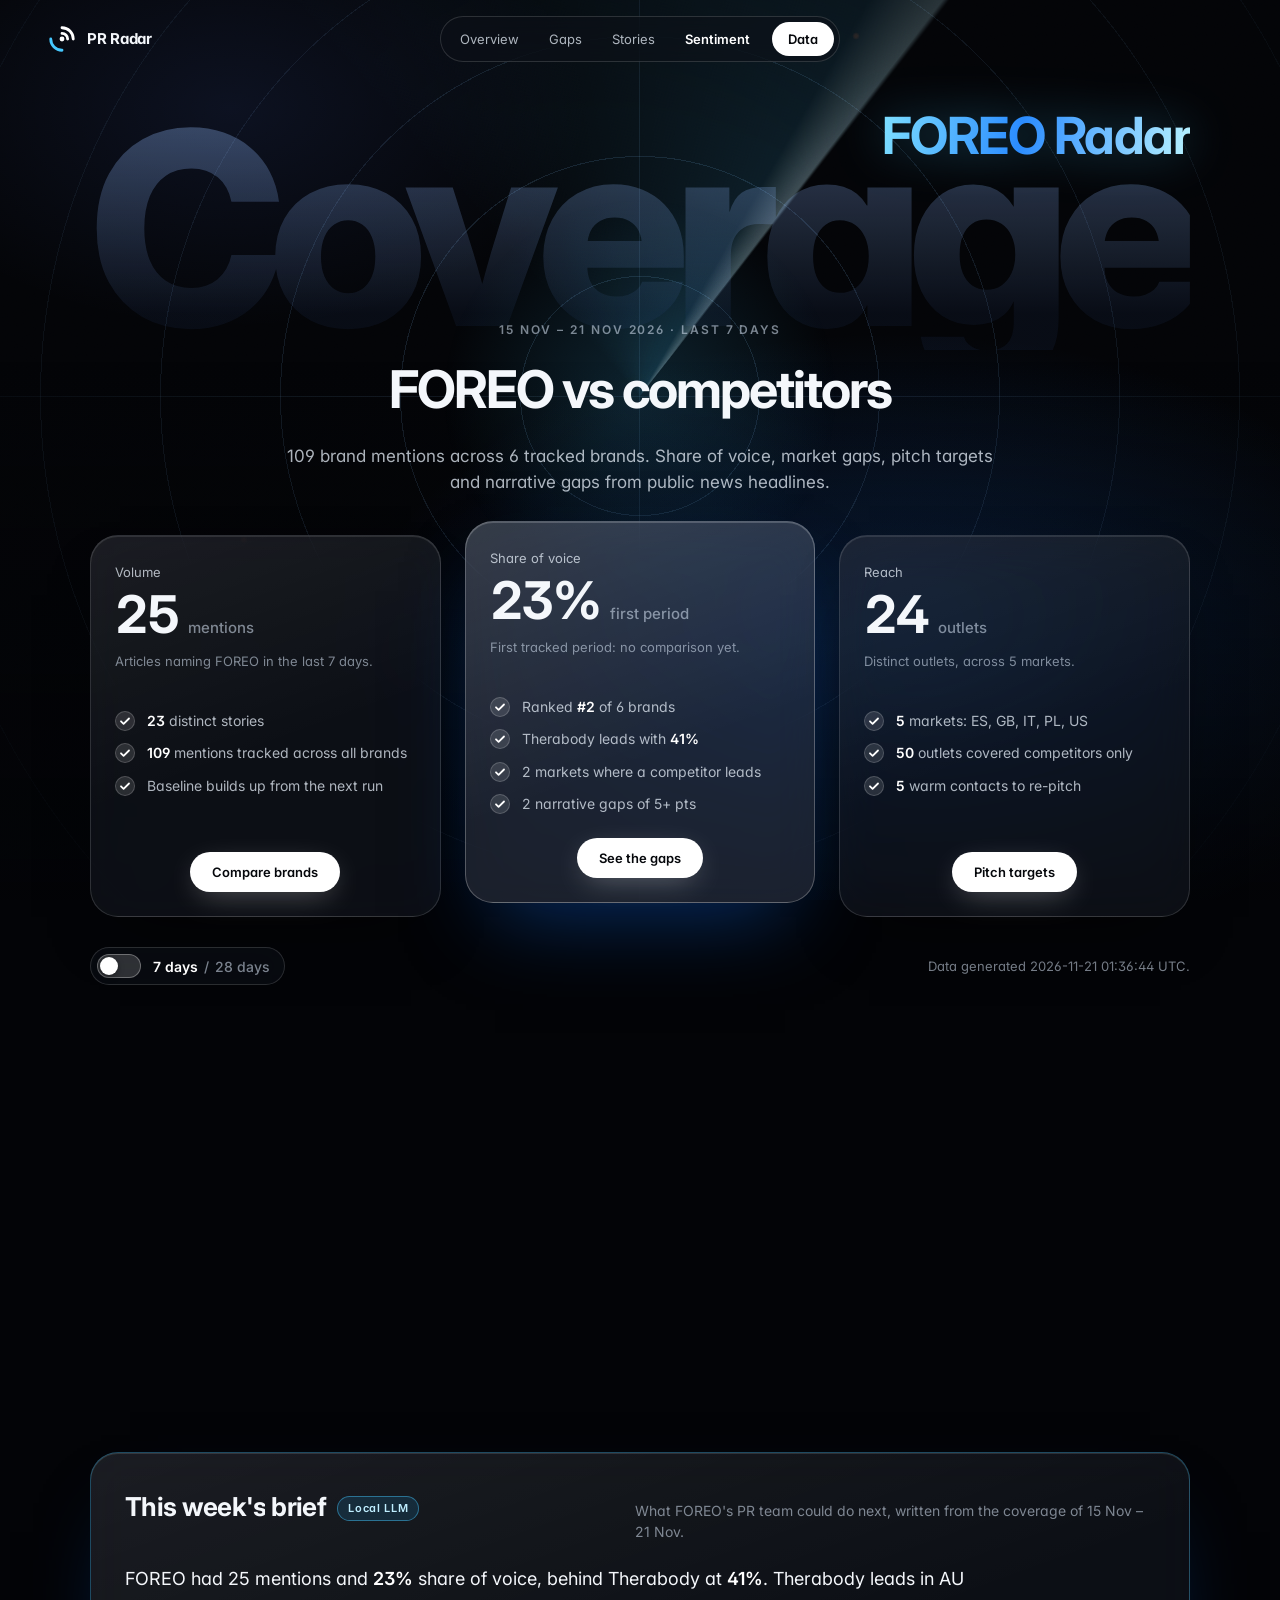
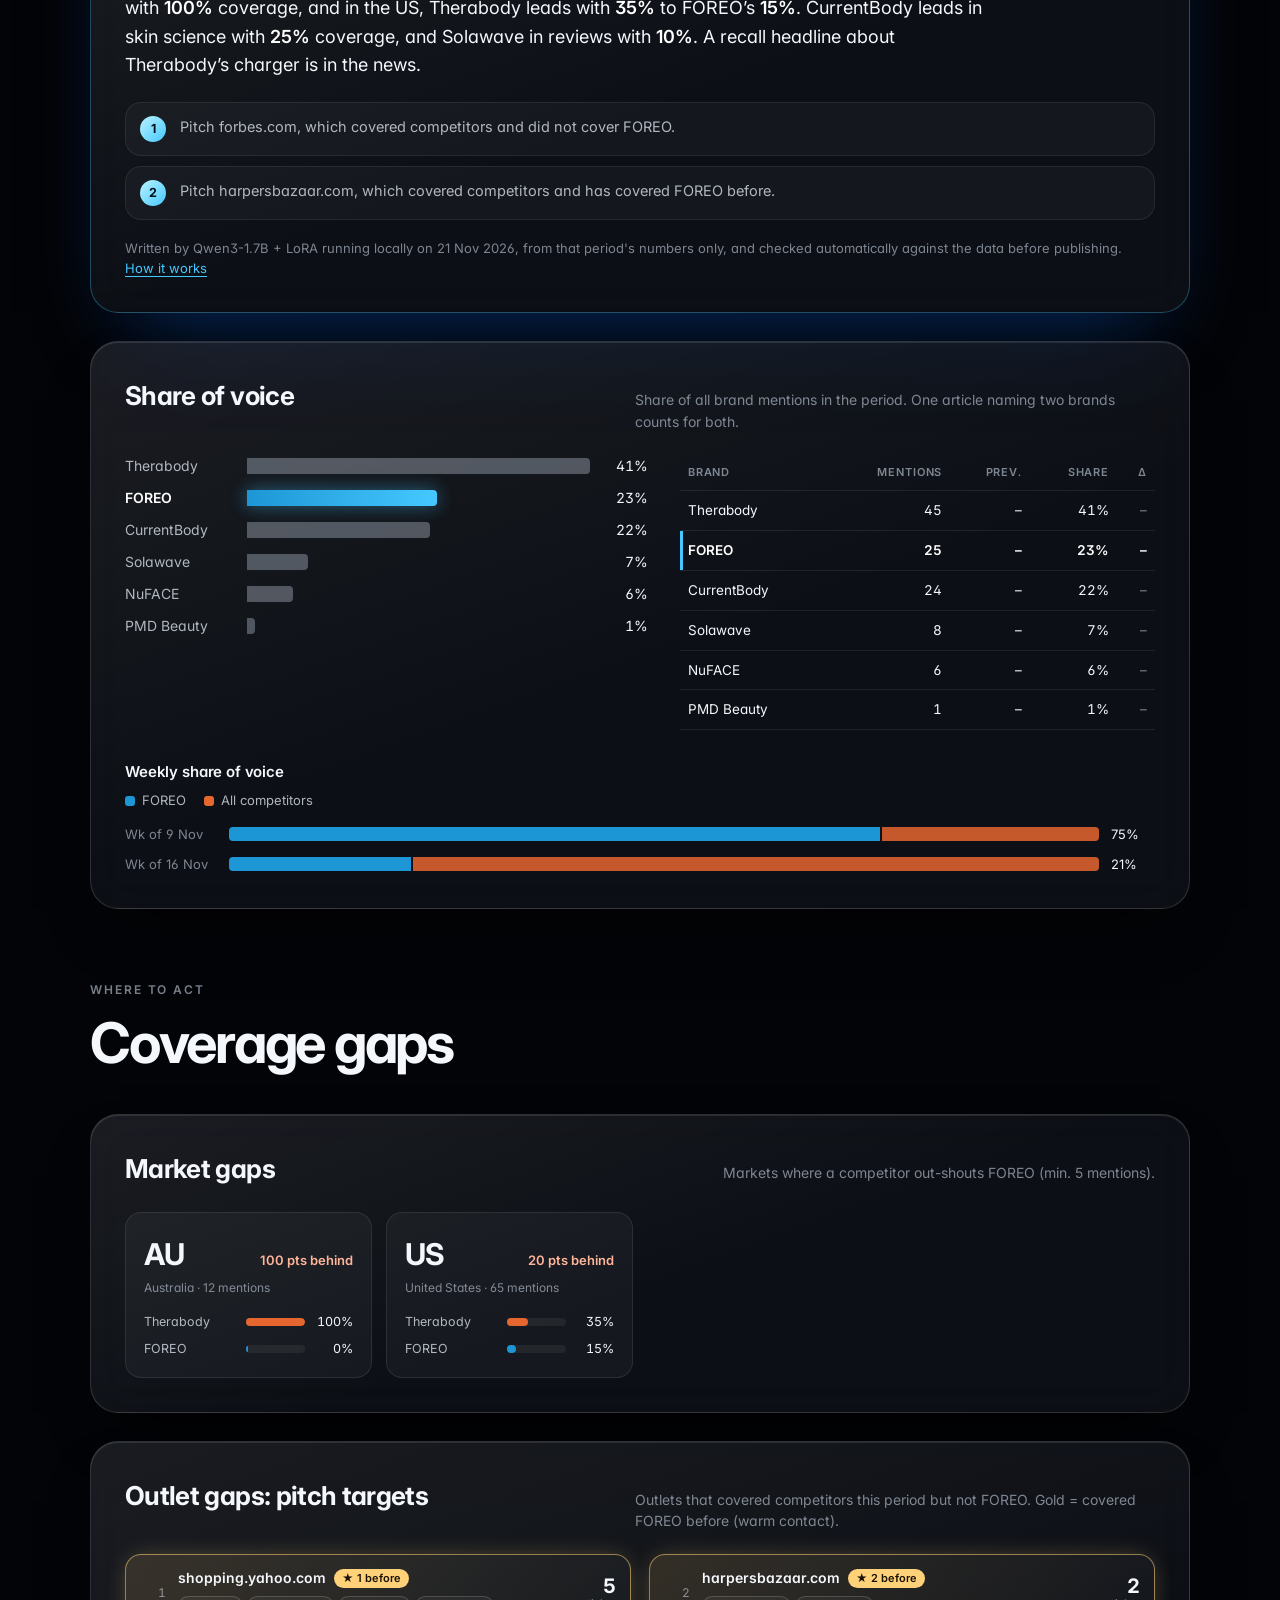
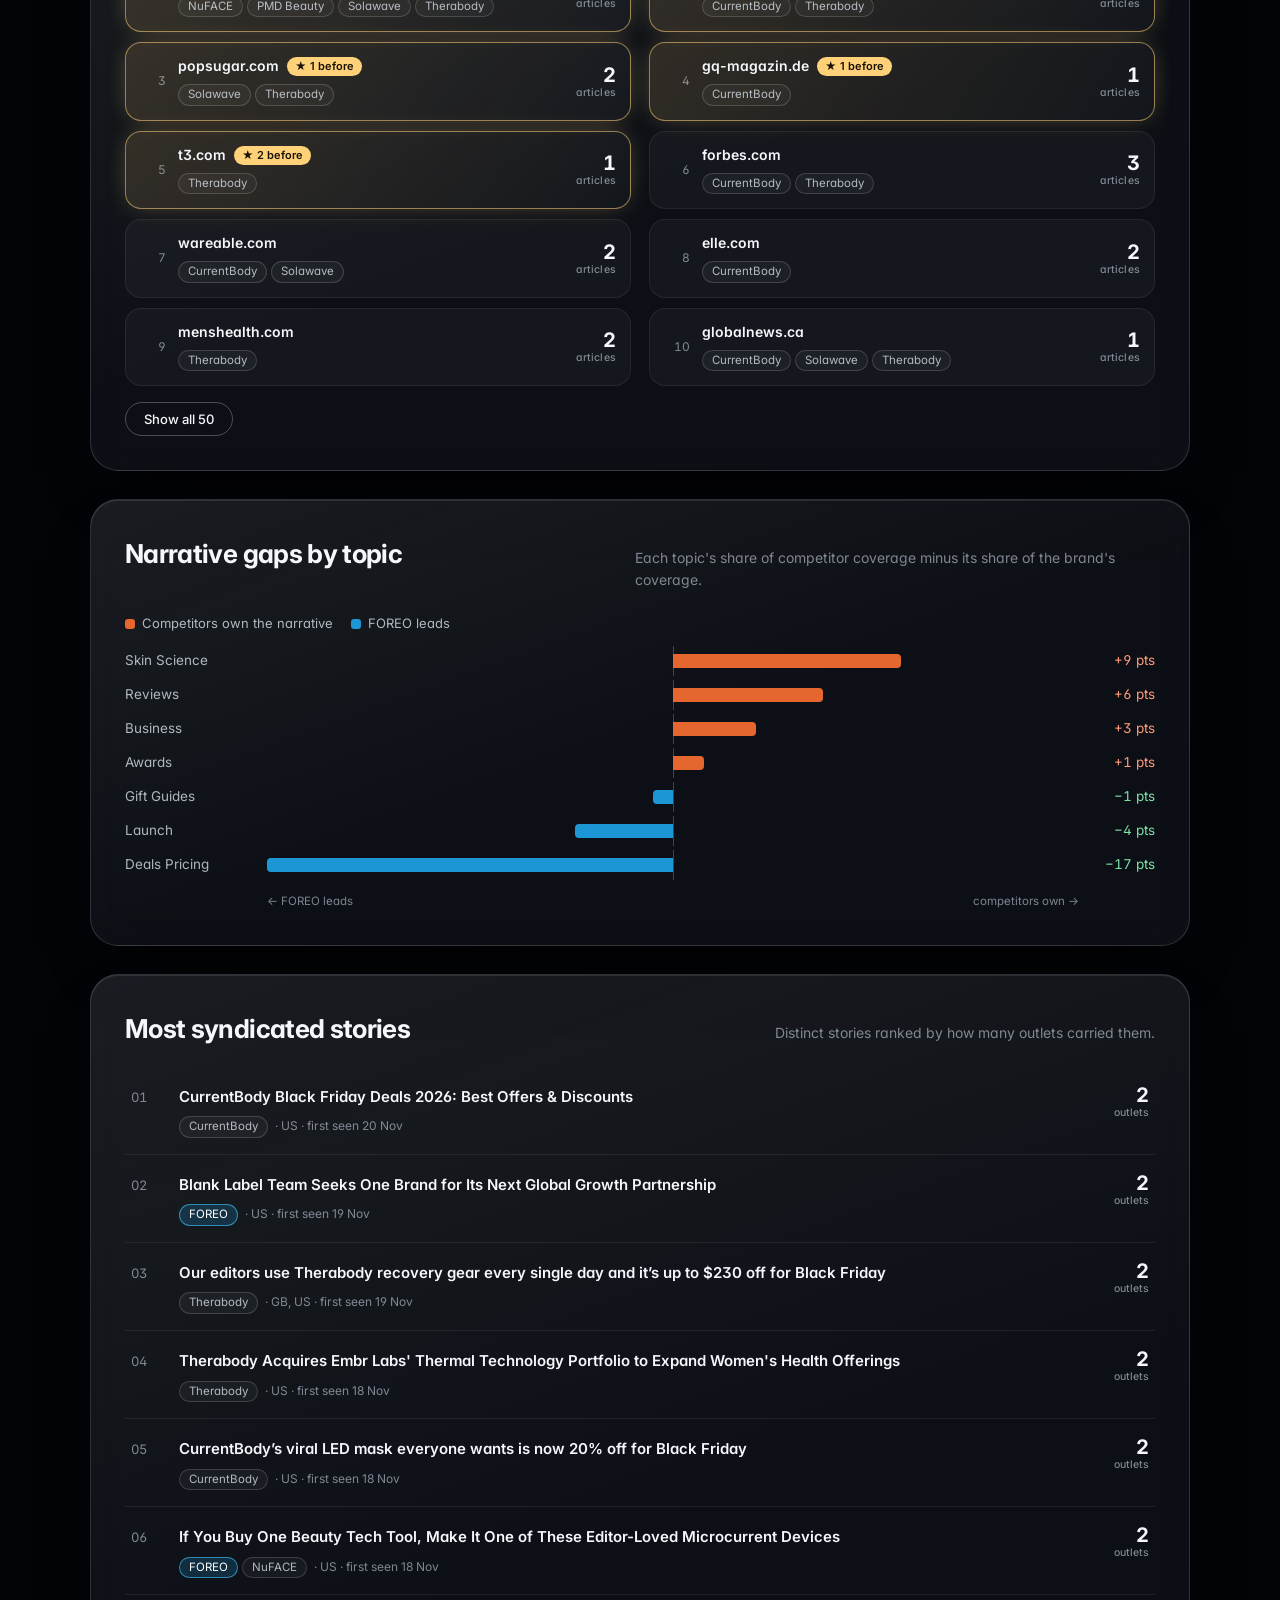
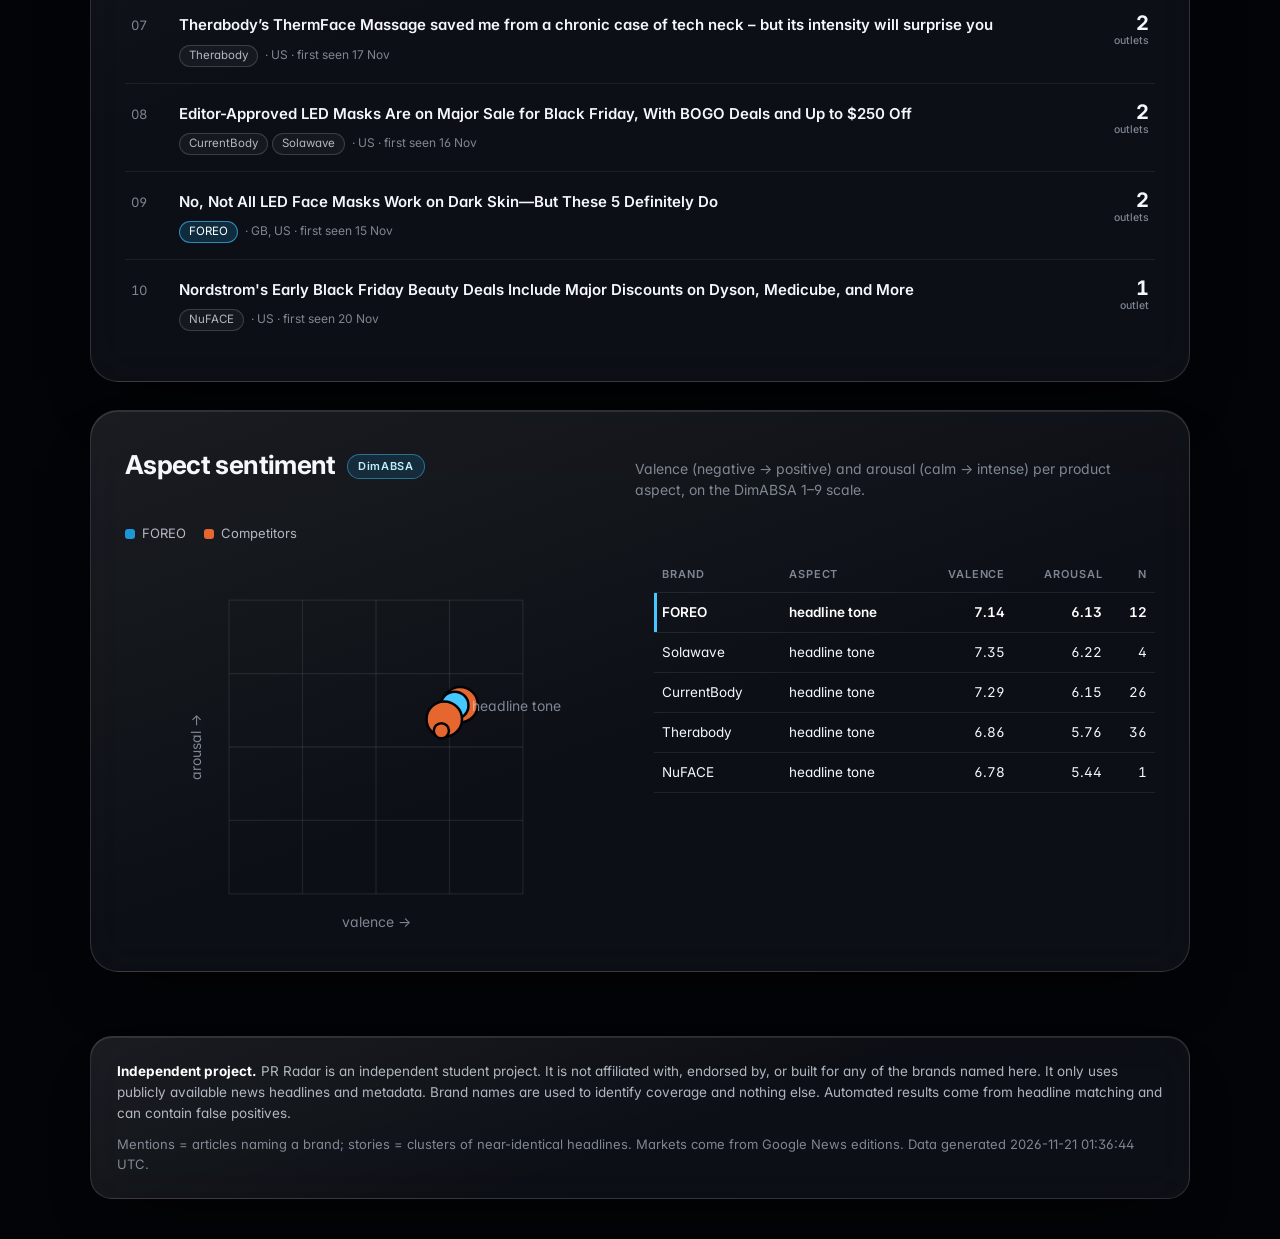
==== commit 0a95bd9f: "Collect more sources, show the brief on the dashboard, publish daily - Outlet RSS collector (97 beau" ====
--- a/web/index.html
+++ b/web/index.html
@@ -14,56 +14,17 @@
 </head>
 <body>
 
-<!-- Background: CSS/SVG swirl. Drop a render at assets/hero.webp and it replaces the swirl. -->
+<!-- Background: radar rings with a slow sweep (CSS only). Drop a render at assets/hero.webp and it replaces the radar. -->
 <div class="backdrop" aria-hidden="true">
   <div class="hero-image"></div>
-  <svg class="swirl" viewBox="0 0 1200 1200" preserveAspectRatio="xMidYMid slice">
-    <defs>
-      <radialGradient id="core" cx="50%" cy="50%" r="50%">
-        <stop offset="0" stop-color="#9fe6ff" stop-opacity=".9"/>
-        <stop offset=".35" stop-color="#1d7fd6" stop-opacity=".55"/>
-        <stop offset="1" stop-color="#05070c" stop-opacity="0"/>
-      </radialGradient>
-      <linearGradient id="arc-a" x1="0" y1="0" x2="1" y2="1">
-        <stop offset="0" stop-color="#0b2a6b" stop-opacity="0"/>
-        <stop offset=".45" stop-color="#2a7bff"/>
-        <stop offset=".75" stop-color="#7ee3ff"/>
-        <stop offset="1" stop-color="#ffffff" stop-opacity=".9"/>
-      </linearGradient>
-      <linearGradient id="arc-b" x1="1" y1="0" x2="0" y2="1">
-        <stop offset="0" stop-color="#5b8cff" stop-opacity="0"/>
-        <stop offset=".6" stop-color="#1fb6ff"/>
-        <stop offset="1" stop-color="#e8fbff"/>
-      </linearGradient>
-      <filter id="soft" x="-30%" y="-30%" width="160%" height="160%"><feGaussianBlur stdDeviation="18"/></filter>
-      <filter id="glow" x="-30%" y="-30%" width="160%" height="160%"><feGaussianBlur stdDeviation="5"/></filter>
-      <filter id="fiberglow" x="-30%" y="-30%" width="160%" height="160%"><feGaussianBlur stdDeviation="1.2"/></filter>
-    </defs>
-    <g class="swirl-spin">
-      <circle cx="760" cy="720" r="460" fill="url(#core)" filter="url(#soft)" opacity=".85"/>
-      <path d="M260 980 C 380 520, 820 300, 1120 560 S 900 1180, 560 1000" fill="none" stroke="url(#arc-a)" stroke-width="130" filter="url(#soft)" opacity=".9"/>
-      <path d="M300 900 C 470 560, 840 420, 1040 620 S 880 1040, 600 940" fill="none" stroke="url(#arc-b)" stroke-width="34" filter="url(#glow)" opacity=".9"/>
-      <path d="M420 1060 C 620 760, 980 700, 1180 860" fill="none" stroke="url(#arc-a)" stroke-width="70" filter="url(#soft)" opacity=".55"/>
-      <path d="M520 860 C 640 700, 860 640, 960 760" fill="none" stroke="#e9fbff" stroke-width="6" filter="url(#glow)" opacity=".7"/>
-      <path id="fiber" d="M240 940 C 400 520, 840 330, 1110 580 S 880 1160, 540 990" fill="none" stroke="url(#arc-b)" stroke-width="2.2"/>
-      <g class="fibers" filter="url(#fiberglow)">
-        <use href="#fiber" transform="rotate(-10.0 760 720)" opacity="0.18"/>
-        <use href="#fiber" transform="rotate(-8.4 760 720)" opacity="0.25"/>
-        <use href="#fiber" transform="rotate(-6.8 760 720)" opacity="0.32"/>
-        <use href="#fiber" transform="rotate(-5.2 760 720)" opacity="0.39"/>
-        <use href="#fiber" transform="rotate(-3.6 760 720)" opacity="0.47"/>
-        <use href="#fiber" transform="rotate(-2.0 760 720)" opacity="0.54"/>
-        <use href="#fiber" transform="rotate(-0.4 760 720)" opacity="0.61"/>
-        <use href="#fiber" transform="rotate(1.2 760 720)" opacity="0.68"/>
-        <use href="#fiber" transform="rotate(2.8 760 720)" opacity="0.61"/>
-        <use href="#fiber" transform="rotate(4.4 760 720)" opacity="0.54"/>
-        <use href="#fiber" transform="rotate(6.0 760 720)" opacity="0.47"/>
-        <use href="#fiber" transform="rotate(7.6 760 720)" opacity="0.39"/>
-        <use href="#fiber" transform="rotate(9.2 760 720)" opacity="0.32"/>
-        <use href="#fiber" transform="rotate(10.8 760 720)" opacity="0.25"/>
-      </g>
-    </g>
-  </svg>
+  <div class="radar">
+    <div class="radar-rings"></div>
+    <div class="radar-sweep"></div>
+    <span class="blip" style="--x:62%;--y:30%;--d:1.03s"></span>
+    <span class="blip" style="--x:28%;--y:58%;--d:8.33s"></span>
+    <span class="blip" style="--x:74%;--y:66%;--d:4.12s"></span>
+    <span class="blip us" style="--x:44%;--y:22%;--d:11.6s"></span>
+  </div>
   <div class="grain"></div>
 </div>
 
@@ -133,6 +94,16 @@
       <p class="muted">Generated from this period's coverage.</p>
     </div>
     <ul class="checks large" data-list="insights"></ul>
+  </section>
+
+  <section class="glass panel brief" id="brief" aria-labelledby="h-brief" hidden>
+    <div class="panel-head">
+      <h2 id="h-brief">This week's brief <span class="tag">Local LLM</span></h2>
+      <p class="muted" data-bind="brief-note">What the PR team could do next, written from this week's numbers.</p>
+    </div>
+    <p class="brief-summary" data-bind="brief-summary"></p>
+    <ol class="brief-actions" data-list="brief-actions"></ol>
+    <p class="brief-foot muted small"><span data-bind="brief-meta"></span> <a href="https://github.com/Etipufhu/pr-radar#weekly-brief-local-llm" target="_blank" rel="noopener noreferrer">How it works</a></p>
   </section>
 
   <section class="glass panel" id="sov" aria-labelledby="h-sov">
--- a/web/styles.css
+++ b/web/styles.css
@@ -51,14 +51,28 @@
     radial-gradient(60% 50% at 70% 72%, rgba(29, 110, 220, 0.28), transparent 70%),
     radial-gradient(40% 35% at 18% 12%, rgba(90, 130, 255, 0.10), transparent 70%),
     var(--bg); }
-.swirl { position: absolute; width: 125vmax; height: 125vmax; left: 50%; top: 50%;
-  transform: translate(-50%, -52%); opacity: 1; }
-.swirl-spin { transform-origin: 760px 720px; }
-.fibers use { mix-blend-mode: screen; }
 .hero-image { position: absolute; inset: 0; background: center / cover no-repeat; opacity: 0;
   transition: opacity 0.8s ease; }
 body.has-hero .hero-image { background-image: url("assets/hero.webp"); opacity: 1; }
-body.has-hero .swirl { opacity: 0; }
+body.has-hero .radar { opacity: 0; }
+/* Radar: static rings and a conic sweep that only rotates (compositor-only). Each layer
+   carries its own round mask, so rotating it never re-rasterizes anything. */
+.radar { position: absolute; left: 50%; top: 44%; width: min(150vmax, 1800px); aspect-ratio: 1;
+  transform: translate(-50%, -50%); transition: opacity 0.8s ease; }
+.radar > * { position: absolute; inset: 0; border-radius: 50%;
+  -webkit-mask: radial-gradient(closest-side, #000 30%, rgba(0, 0, 0, 0.55) 62%, transparent 100%);
+  mask: radial-gradient(closest-side, #000 30%, rgba(0, 0, 0, 0.55) 62%, transparent 100%); }
+.radar-rings { background:
+  radial-gradient(closest-side, rgba(69, 200, 255, 0.16), transparent 22%),
+  linear-gradient(90deg, transparent calc(50% - 0.5px), rgba(140, 200, 255, 0.10) calc(50% - 0.5px) calc(50% + 0.5px), transparent calc(50% + 0.5px)),
+  linear-gradient(0deg, transparent calc(50% - 0.5px), rgba(140, 200, 255, 0.10) calc(50% - 0.5px) calc(50% + 0.5px), transparent calc(50% + 0.5px)),
+  repeating-radial-gradient(circle, transparent 0 119px, rgba(140, 200, 255, 0.13) 119px 120px); }
+.radar-sweep { background: conic-gradient(from 0deg, transparent 0deg 280deg, rgba(69, 200, 255, 0.035) 300deg,
+  rgba(69, 200, 255, 0.12) 352deg, rgba(190, 240, 255, 0.3) 359.4deg, transparent 360deg);
+  transform: rotate(38deg); will-change: transform; }
+.blip { position: absolute; left: var(--x); top: var(--y); width: 8px; height: 8px; margin: -4px 0 0 -4px; border-radius: 50%;
+  background: var(--them); box-shadow: 0 0 16px 4px rgba(229, 103, 47, 0.55); opacity: 0.35; }
+.blip.us { background: var(--us-hi); box-shadow: 0 0 16px 4px rgba(69, 200, 255, 0.6); }
 .grain { position: absolute; inset: 0; opacity: 0.07; mix-blend-mode: overlay;
   background-image: url("data:image/svg+xml,%3Csvg xmlns='http://www.w3.org/2000/svg' width='160' height='160'%3E%3Cfilter id='n'%3E%3CfeTurbulence type='fractalNoise' baseFrequency='.9' numOctaves='2' stitchTiles='stitch'/%3E%3C/filter%3E%3Crect width='100%25' height='100%25' filter='url(%23n)'/%3E%3C/svg%3E"); }
 .backdrop::after { content: ""; position: absolute; inset: 0;
@@ -66,10 +80,10 @@
 
 @media (prefers-reduced-motion: no-preference) {
   html { scroll-behavior: smooth; }
-  .swirl-spin { animation: spin 90s linear infinite; }
-  .swirl { animation: breathe 14s ease-in-out infinite alternate; }
-  @keyframes spin { to { transform: rotate(360deg); } }
-  @keyframes breathe { from { opacity: 0.88; } to { opacity: 1; } }
+  .radar-sweep { animation: sweep 12s linear infinite; }
+  .blip { opacity: 0.12; animation: blip 12s linear var(--d) infinite backwards; }
+  @keyframes sweep { from { transform: rotate(0deg); } to { transform: rotate(360deg); } }
+  @keyframes blip { 0% { opacity: 1; transform: scale(1.35); } 35% { opacity: 0.12; transform: scale(1); } 100% { opacity: 0.12; } }
   .reveal { opacity: 0; transform: translateY(14px); transition: opacity 0.7s ease, transform 0.7s ease; }
   .reveal.in { opacity: 1; transform: none; }
 }
@@ -182,6 +196,20 @@
 .checks.large li { font-size: 15px; color: var(--ink); }
 .checks strong { color: #fff; font-weight: 600; }
 
+/* ---------- Weekly brief ---------- */
+.brief { border-color: rgba(69, 200, 255, 0.32);
+  box-shadow: inset 0 1px 0 rgba(255, 255, 255, 0.12), 0 40px 80px -40px rgba(10, 80, 180, 0.6); }
+.brief-summary { max-width: 860px; font-size: clamp(15.5px, 1.45vw, 18px); line-height: 1.6; color: var(--ink); }
+.brief-summary strong { font-weight: 600; color: #fff; }
+.brief-actions { list-style: none; margin: 22px 0 0; padding: 0; display: grid; gap: 10px; counter-reset: a; }
+.brief-actions li { counter-increment: a; display: grid; grid-template-columns: 28px minmax(0, 1fr); gap: 12px; align-items: start;
+  padding: 13px 16px 13px 14px; border-radius: var(--radius-sm); background: rgba(255, 255, 255, 0.035);
+  border: 1px solid rgba(255, 255, 255, 0.08); font-size: 14.5px; line-height: 1.5; color: var(--ink-2); }
+.brief-actions li::before { content: counter(a); width: 26px; height: 26px; border-radius: 50%; display: grid; place-items: center;
+  font-size: 12.5px; font-weight: 700; color: #04121c; background: linear-gradient(135deg, #b9f3ff, var(--us-hi)); }
+.brief-foot { margin-top: 18px; }
+.brief-foot a { color: var(--us-hi); text-underline-offset: 3px; white-space: nowrap; }
+
 /* ---------- Share of voice ---------- */
 .sov-grid { display: grid; grid-template-columns: minmax(0, 1.1fr) minmax(0, 1fr); gap: 32px; align-items: start; }
 .bars { display: grid; gap: 10px; }
